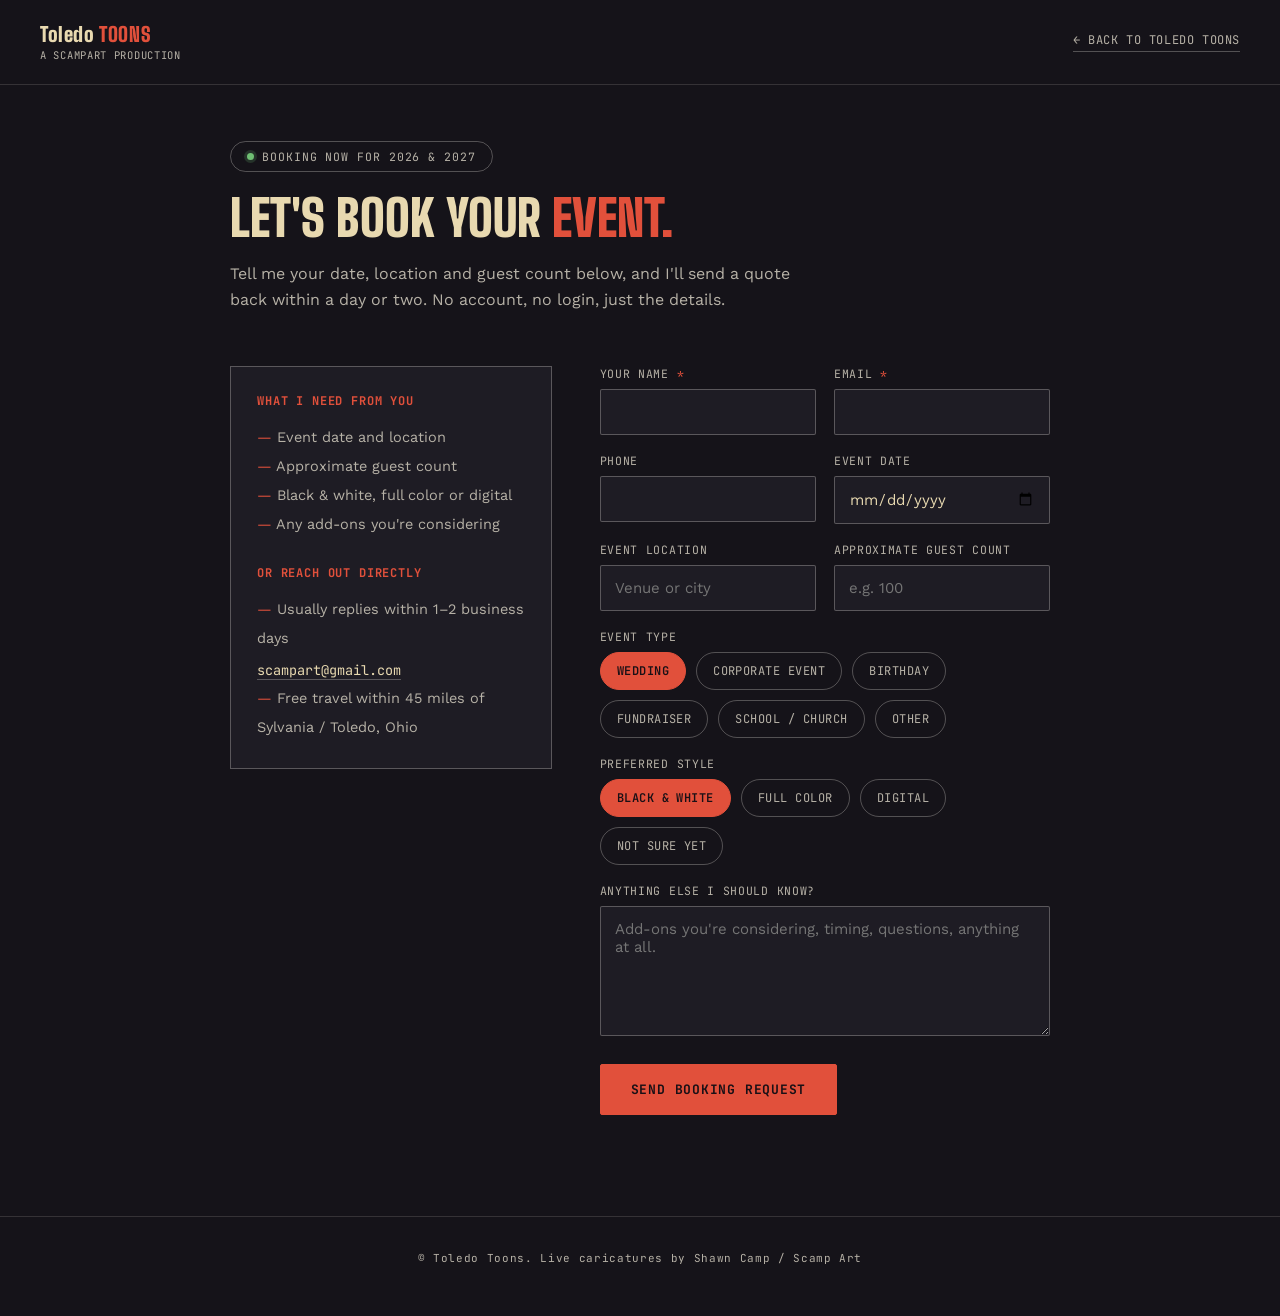
==== contact.html @ 595b9067 "update" ====
<!doctype html>
<html lang="en">
<head>
<meta charset="utf-8">
<meta name="viewport" content="width=device-width, initial-scale=1">
<title>Book Your Event | Toledo Toons</title>
<meta name="description" content="Book live caricatures for your wedding, corporate event, birthday or fundraiser. Tell me your date, guest count and style, and I'll send a quote back within a day or two.">
<link rel="canonical" href="https://toledotoons.com/contact.html">
<link rel="preconnect" href="https://fonts.googleapis.com">
<link rel="preconnect" href="https://fonts.gstatic.com" crossorigin>
<link href="https://fonts.googleapis.com/css2?family=Big+Shoulders+Display:wght@400;600;700;900&family=Work+Sans:ital,wght@0,400;0,500;0,600;0,700;1,400&family=JetBrains+Mono:wght@500;700&family=Caveat:wght@600;700&display=swap" rel="stylesheet">
<style>
  :root {
    --bg: #151319;
    --bg-raised: #1E1C24;
    --paper: #E8D9B0;
    --ink: #E8D9B0;
    --ink-soft: #B6B1A6;
    --red: #E1503B;
    --red-ink: #C43D2B;
    --line: rgba(244,241,233,0.14);
    --line-strong: rgba(244,241,233,0.28);
    --font-display: "Big Shoulders Display", "Arial Narrow", sans-serif;
    --font-body: "Work Sans", "Segoe UI", sans-serif;
    --font-mono: "JetBrains Mono", "Consolas", monospace;
    --font-hand: "Caveat", cursive;
  }
  * { box-sizing: border-box; }
  html, body { margin: 0; padding: 0; }
  body { background: var(--bg); color: var(--ink); font-family: var(--font-body); -webkit-font-smoothing: antialiased; }
  .wrap { max-width: 900px; margin: 0 auto; padding: 0 40px; }
  @media (max-width: 700px) { .wrap { padding: 0 20px; } }

  .topbar { display: flex; align-items: center; justify-content: space-between; padding: 22px 40px; border-bottom: 1px solid var(--line); }
  @media (max-width: 700px) { .topbar { padding: 16px 20px; } }
  .mark-group { display: flex; flex-direction: column; align-items: flex-start; gap: 2px; }
  .mark { font-family: var(--font-display); font-weight: 900; font-size: 20px; letter-spacing: 0.03em; text-decoration: none; color: var(--ink); }
  .mark span { color: var(--red); text-transform: uppercase; font-weight: 900; }
  .mark-sub { display: block; font-family: var(--font-mono); font-size: 10.5px; letter-spacing: 0.706px; text-transform: uppercase; color: var(--ink-soft); white-space: nowrap; }
  .back-link { font-family: var(--font-mono); font-size: 12px; letter-spacing: 0.05em; text-transform: uppercase; color: var(--ink-soft); text-decoration: none; border-bottom: 1px solid var(--line-strong); padding-bottom: 3px; }
  .back-link:hover { color: var(--red); border-color: var(--red); }

  .page-head { padding: 56px 0 8px; text-align: left; }
  .kicker { display: inline-flex; align-items: center; gap: 8px; font-family: var(--font-mono); font-size: 11.5px; letter-spacing: 0.08em; text-transform: uppercase; color: var(--ink-soft); border: 1px solid var(--line-strong); border-radius: 999px; padding: 7px 16px; margin-bottom: 22px; }
  .kicker .dot { width: 7px; height: 7px; border-radius: 50%; background: #6FBF73; box-shadow: 0 0 0 3px rgba(111,191,115,0.18); }
  .page-head h1 { font-family: var(--font-display); font-weight: 900; text-transform: uppercase; font-size: clamp(32px, 5vw, 50px); line-height: 0.98; margin: 0 0 18px; }
  .page-head h1 em { font-style: normal; color: var(--red); }
  .page-head p { max-width: 56ch; margin: 0; font-size: 16px; line-height: 1.65; color: var(--ink-soft); }

  .contact-layout { padding: 44px 0 90px; }
  .contact-grid { display: grid; grid-template-columns: 1fr 1.4fr; gap: 48px; align-items: start; }
  @media (max-width: 860px) { .contact-grid { grid-template-columns: 1fr; } }

  .side-card { border: 1px solid var(--line-strong); background: var(--bg-raised); padding: 26px 26px; }
  .side-card h3 { font-family: var(--font-mono); font-size: 12px; letter-spacing: 0.07em; text-transform: uppercase; color: var(--red); margin: 0 0 14px; }
  .side-card ul { list-style: none; margin: 0 0 26px; padding: 0; font-size: 14.5px; line-height: 2; color: var(--ink-soft); }
  .side-card ul:last-child { margin-bottom: 0; }
  .side-card li::before { content: "\2014  "; color: var(--red); }
  .side-card a { color: var(--ink); text-decoration: none; border-bottom: 1px solid var(--line-strong); }
  .side-card a:hover { color: var(--red); border-color: var(--red); }
  .side-card .direct-email { display: block; margin-top: 4px; font-family: var(--font-mono); font-size: 13.5px; }

  form.cform { display: grid; gap: 18px; }
  .cform .row2 { display: grid; grid-template-columns: 1fr 1fr; gap: 18px; }
  @media (max-width: 560px) { .cform .row2 { grid-template-columns: 1fr; } }
  .cform label { display: block; font-family: var(--font-mono); font-size: 11.5px; letter-spacing: 0.06em; text-transform: uppercase; color: var(--ink-soft); margin-bottom: 8px; }
  .cform label i { color: var(--red); font-style: normal; }
  .cform input[type="text"], .cform input[type="email"], .cform input[type="tel"], .cform input[type="date"], .cform input[type="number"], .cform textarea {
    width: 100%; background: var(--bg-raised); border: 1px solid var(--line-strong); border-radius: 2px; color: var(--ink);
    font-family: var(--font-body); font-size: 15px; padding: 13px 14px; outline: none; transition: border-color .15s ease;
  }
  .cform input:focus, .cform textarea:focus { border-color: var(--red); }
  .cform textarea { min-height: 130px; resize: vertical; }
  .cform .hp { position: absolute; left: -9999px; }

  .chip-group { display: flex; flex-wrap: wrap; gap: 10px; }
  .chip-group label { display: inline-flex; margin-bottom: 0; width: auto; }
  .chip-group input { position: absolute; opacity: 0; width: 0; height: 0; }
  .chip-group span { display: inline-flex; align-items: center; font-family: var(--font-mono); font-size: 12px; letter-spacing: 0.04em; text-transform: uppercase; padding: 10px 16px; border: 1px solid var(--line-strong); border-radius: 999px; color: var(--ink-soft); cursor: pointer; transition: border-color .15s ease, background .15s ease, color .15s ease; }
  .chip-group input:checked + span { background: var(--red); border-color: var(--red); color: #191016; font-weight: 600; }
  .chip-group span:hover { border-color: var(--ink); }

  .cform .csend { display: flex; align-items: center; gap: 18px; margin-top: 6px; }
  .cform button[type="submit"] { font-family: var(--font-mono); font-size: 13px; letter-spacing: 0.06em; text-transform: uppercase; padding: 16px 30px; background: var(--red); border: 1px solid var(--red); color: #191016; font-weight: 700; border-radius: 2px; cursor: pointer; transition: background .15s ease, transform .15s ease; }
  .cform button[type="submit"]:hover { background: var(--red-ink); border-color: var(--red-ink); transform: translateY(-2px); }
  .cform button[type="submit"]:disabled { opacity: 0.6; cursor: default; transform: none; }
  .cstatus { font-size: 13px; color: var(--ink-soft); margin: 0; }
  .cstatus.error { color: var(--red); }

  .cthanks { display: none; text-align: center; padding: 50px 10px; border: 1px solid var(--line-strong); background: var(--bg-raised); }
  .cthanks.show { display: block; }
  .cthanks h2 { font-family: var(--font-display); font-weight: 900; text-transform: uppercase; font-size: 30px; margin: 0 0 12px; }
  .cthanks h2 em { font-style: normal; color: var(--red); }
  .cthanks p { color: var(--ink-soft); max-width: 42ch; margin: 0 auto; }

  .copyright { text-align: center; font-family: var(--font-mono); font-size: 11px; letter-spacing: 0.06em; color: var(--ink-soft); padding: 34px 20px 40px; border-top: 1px solid var(--line); }
</style>
</head>
<body>

<div class="topbar">
  <div class="mark-group">
    <a class="mark" href="index.html">Toledo <span>Toons</span></a>
    <span class="mark-sub">A ScampArt Production</span>
  </div>
  <a class="back-link" href="index.html">&#8592; Back to Toledo Toons</a>
</div>

<section class="page-head">
  <div class="wrap">
    <span class="kicker"><span class="dot"></span>Booking Now for 2026 &amp; 2027</span>
    <h1>Let's Book Your <em>Event.</em></h1>
    <p>Tell me your date, location and guest count below, and I'll send a quote back within a day or two. No account, no login, just the details.</p>
  </div>
</section>

<section class="contact-layout">
  <div class="wrap contact-grid">
    <div class="side-card">
      <h3>What I Need From You</h3>
      <ul>
        <li>Event date and location</li>
        <li>Approximate guest count</li>
        <li>Black &amp; white, full color or digital</li>
        <li>Any add-ons you're considering</li>
      </ul>
      <h3>Or Reach Out Directly</h3>
      <ul>
        <li>Usually replies within 1&ndash;2 business days
          <span class="direct-email"><a href="mailto:scampart@gmail.com">scampart@gmail.com</a></span>
        </li>
        <li>Free travel within 45 miles of Sylvania / Toledo, Ohio</li>
      </ul>
    </div>

    <div>
      <form class="cform" method="POST" action="https://formspree.io/f/mqpabwyj" id="cForm">
        <p class="hp"><label>Leave this empty <input name="_gotcha" tabindex="-1" autocomplete="off"></label></p>
        <input type="hidden" name="_subject" value="Toledo Toons booking inquiry">
        <input type="hidden" name="source" value="toledotoons.com">
        <div class="row2">
          <div>
            <label for="cName">Your name <i>*</i></label>
            <input id="cName" name="name" type="text" required autocomplete="name">
          </div>
          <div>
            <label for="cEmail">Email <i>*</i></label>
            <input id="cEmail" name="email" type="email" required autocomplete="email">
          </div>
        </div>
        <div class="row2">
          <div>
            <label for="cPhone">Phone</label>
            <input id="cPhone" name="phone" type="tel" autocomplete="tel">
          </div>
          <div>
            <label for="cDate">Event date</label>
            <input id="cDate" name="event_date" type="date">
          </div>
        </div>
        <div class="row2">
          <div>
            <label for="cLocation">Event location</label>
            <input id="cLocation" name="location" type="text" placeholder="Venue or city">
          </div>
          <div>
            <label for="cGuests">Approximate guest count</label>
            <input id="cGuests" name="guest_count" type="number" min="1" placeholder="e.g. 100">
          </div>
        </div>
        <div>
          <label id="cEventTypeLbl">Event type</label>
          <div class="chip-group" role="radiogroup" aria-labelledby="cEventTypeLbl">
            <label><input type="radio" name="event_type" value="Wedding" checked><span>Wedding</span></label>
            <label><input type="radio" name="event_type" value="Corporate Event"><span>Corporate Event</span></label>
            <label><input type="radio" name="event_type" value="Birthday"><span>Birthday</span></label>
            <label><input type="radio" name="event_type" value="Fundraiser"><span>Fundraiser</span></label>
            <label><input type="radio" name="event_type" value="School / Church Event"><span>School / Church</span></label>
            <label><input type="radio" name="event_type" value="Other"><span>Other</span></label>
          </div>
        </div>
        <div>
          <label id="cStyleLbl">Preferred style</label>
          <div class="chip-group" role="radiogroup" aria-labelledby="cStyleLbl">
            <label><input type="radio" name="style" value="Black & White" checked><span>Black &amp; White</span></label>
            <label><input type="radio" name="style" value="Full Color"><span>Full Color</span></label>
            <label><input type="radio" name="style" value="Digital"><span>Digital</span></label>
            <label><input type="radio" name="style" value="Not sure yet"><span>Not Sure Yet</span></label>
          </div>
        </div>
        <div>
          <label for="cMsg">Anything else I should know?</label>
          <textarea id="cMsg" name="message" placeholder="Add-ons you're considering, timing, questions, anything at all."></textarea>
        </div>
        <div class="csend">
          <button type="submit" id="cSend">Send Booking Request</button>
          <p class="cstatus" id="cStatus" role="status"></p>
        </div>
      </form>

      <div class="cthanks" id="cThanks">
        <h2>Thank <em>You.</em></h2>
        <p>Your request is in. I'll follow up with availability and pricing within a day or two.</p>
      </div>
    </div>
  </div>
</section>

<p class="copyright">&copy; Toledo Toons. Live caricatures by Shawn Camp / Scamp Art</p>

<script>
(function () {
  "use strict";
  var form = document.getElementById("cForm");
  var status = document.getElementById("cStatus");
  var sendBtn = document.getElementById("cSend");
  var thanks = document.getElementById("cThanks");
  if (!form) return;
  form.addEventListener("submit", function (e) {
    e.preventDefault();
    status.textContent = "Sending...";
    status.classList.remove("error");
    sendBtn.disabled = true;
    fetch(form.action, {
      method: "POST",
      body: new FormData(form),
      headers: { "Accept": "application/json" }
    }).then(function (r) {
      if (!r.ok) throw new Error("bad");
      form.hidden = true;
      status.textContent = "";
      thanks.classList.add("show");
      thanks.scrollIntoView({ behavior: "smooth", block: "center" });
    }).catch(function () {
      status.textContent = "Something went wrong. Please email scampart@gmail.com directly.";
      status.classList.add("error");
      sendBtn.disabled = false;
    });
  });
})();
</script>

</body>
</html>
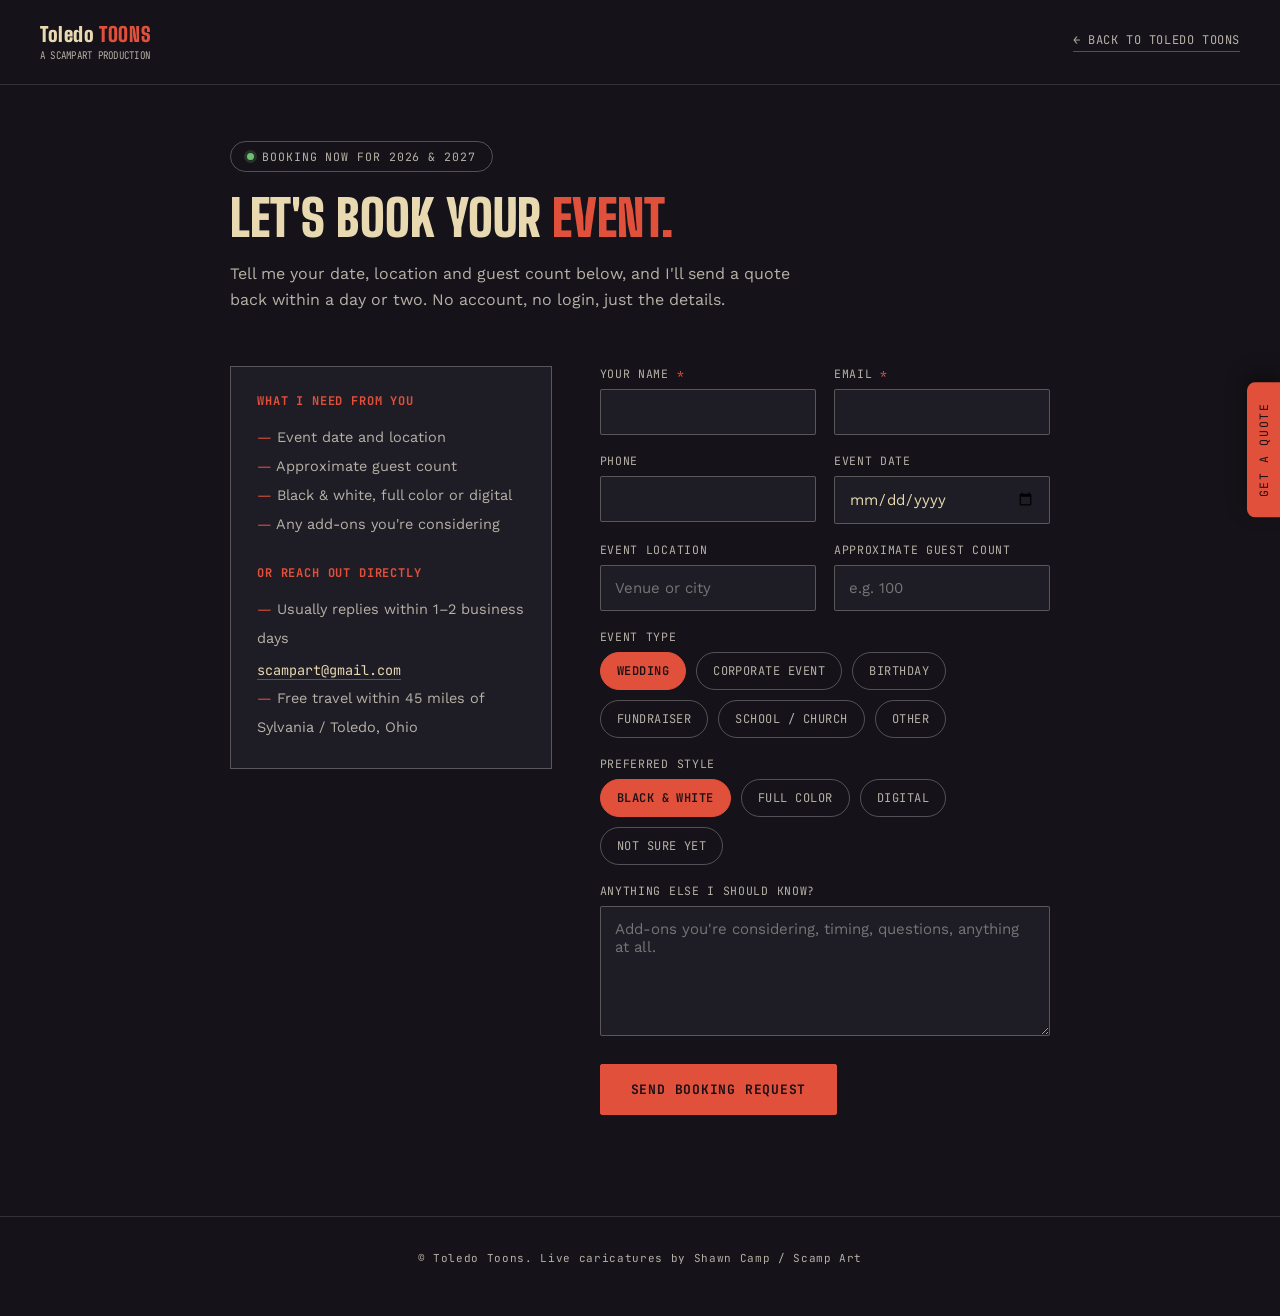
==== commit ea151ea6: "update" ====
--- a/contact.html
+++ b/contact.html
@@ -36,7 +36,7 @@
   .mark-group { display: flex; flex-direction: column; align-items: flex-start; gap: 2px; }
   .mark { font-family: var(--font-display); font-weight: 900; font-size: 20px; letter-spacing: 0.03em; text-decoration: none; color: var(--ink); }
   .mark span { color: var(--red); text-transform: uppercase; font-weight: 900; }
-  .mark-sub { display: block; font-family: var(--font-mono); font-size: 10.5px; letter-spacing: 0.706px; text-transform: uppercase; color: var(--ink-soft); white-space: nowrap; }
+  .mark-sub { display: inline-block; white-space: nowrap; transform-origin: left top; font-family: var(--font-mono); font-size: 10.5px; letter-spacing: normal; text-transform: uppercase; color: var(--ink-soft); }
   .back-link { font-family: var(--font-mono); font-size: 12px; letter-spacing: 0.05em; text-transform: uppercase; color: var(--ink-soft); text-decoration: none; border-bottom: 1px solid var(--line-strong); padding-bottom: 3px; }
   .back-link:hover { color: var(--red); border-color: var(--red); }
 
@@ -94,17 +94,49 @@
   .cthanks p { color: var(--ink-soft); max-width: 42ch; margin: 0 auto; }
 
   .copyright { text-align: center; font-family: var(--font-mono); font-size: 11px; letter-spacing: 0.06em; color: var(--ink-soft); padding: 34px 20px 40px; border-top: 1px solid var(--line); }
+
+  .contact-ribbon { position: fixed; right: 0; top: 50%; transform: translateY(-50%); z-index: 30; display: flex; flex-direction: row-reverse; align-items: stretch; }
+  .contact-ribbon .cr-tab { writing-mode: vertical-rl; transform: rotate(180deg); font-family: var(--font-mono); font-size: 11.5px; letter-spacing: 0.14em; text-transform: uppercase; background: var(--red); color: #191016; border: 0; padding: 20px 9px; cursor: pointer; white-space: nowrap; border-radius: 0 8px 8px 0; box-shadow: 0 8px 20px rgba(0,0,0,0.45); }
+  .contact-ribbon .cr-panel { max-width: 0; overflow: hidden; white-space: nowrap; background: var(--paper); color: #1a1620; display: flex; flex-direction: column; justify-content: center; gap: 10px; padding: 14px 0; transition: max-width .25s ease; border-radius: 8px 0 0 8px; }
+  .contact-ribbon.open .cr-panel { max-width: 320px; }
+  .contact-ribbon .cr-panel a { font-family: var(--font-mono); font-size: 12.5px; letter-spacing: 0.04em; padding: 0 20px; color: #1a1620; text-decoration: none; }
+  .contact-ribbon .cr-panel a:hover { color: var(--red-ink); }
+  @media (hover: hover) { .contact-ribbon:hover .cr-panel { max-width: 320px; } }
+  @media (max-width: 780px) { .contact-ribbon .cr-tab { padding: 14px 7px; font-size: 10.5px; } .contact-ribbon.open .cr-panel { max-width: 250px; } }
+  .to-top { position: absolute; right: 0; top: 100%; margin-top: 10px; width: 34px; height: 34px; padding: 0; display: flex; align-items: center; justify-content: center; cursor: pointer; background: var(--bg-raised); color: var(--red); border: 1px solid var(--red); border-right: 0; border-radius: 8px 0 0 8px; opacity: 0; visibility: hidden; transform: translateY(6px); transition: opacity .2s ease, transform .2s ease, visibility .2s, background .15s ease, color .15s ease; }
+  .to-top.show { opacity: 1; visibility: visible; transform: none; }
+  .to-top:hover, .to-top:focus-visible { background: var(--red); color: #191016; }
+  .to-top svg { width: 18px; height: 18px; fill: none; stroke: currentColor; stroke-width: 2; stroke-linecap: round; stroke-linejoin: round; }
 </style>
 </head>
 <body>
 
 <div class="topbar">
   <div class="mark-group">
-    <a class="mark" href="index.html">Toledo <span>Toons</span></a>
-    <span class="mark-sub">A ScampArt Production</span>
+    <a class="mark" id="markMain" href="index.html">Toledo <span>Toons</span></a>
+    <span class="mark-sub" id="markSub">A ScampArt Production</span>
   </div>
   <a class="back-link" href="index.html">&#8592; Back to Toledo Toons</a>
 </div>
+<script>
+(function(){
+  function matchWidth(){
+    var mark = document.getElementById('markMain');
+    var sub = document.getElementById('markSub');
+    if(!mark || !sub) return;
+    sub.style.transform = 'none';
+    var markWidth = mark.getBoundingClientRect().width;
+    var subWidth = sub.getBoundingClientRect().width;
+    if(subWidth > 0 && markWidth > 0){
+      sub.style.transform = 'scaleX(' + (markWidth / subWidth) + ')';
+    }
+  }
+  matchWidth();
+  if (document.fonts && document.fonts.ready) { document.fonts.ready.then(matchWidth); }
+  window.addEventListener('load', matchWidth);
+  window.addEventListener('resize', matchWidth);
+})();
+</script>
 
 <section class="page-head">
   <div class="wrap">
@@ -240,5 +272,38 @@
 })();
 </script>
 
+<div class="contact-ribbon" id="contactRibbon">
+  <button type="button" class="cr-tab" id="crTab" aria-expanded="false" aria-controls="crPanel">Get A Quote</button>
+  <div class="cr-panel" id="crPanel">
+    <a href="mailto:scampart@gmail.com">scampart@gmail.com</a>
+    <a href="#cForm">Fill Out The Form &#8594;</a>
+  </div>
+  <button type="button" class="to-top" id="toTop" aria-label="Back to top" title="Back to top"><svg viewBox="0 0 24 24" aria-hidden="true" focusable="false"><path d="M12 19V5M5.5 11.5L12 5l6.5 6.5"/></svg></button>
+</div>
+
+<script>
+(function () {
+  var r = document.getElementById("contactRibbon"), t = document.getElementById("crTab");
+  if (!r || !t) return;
+  t.addEventListener("click", function (e) {
+    e.stopPropagation();
+    var o = r.classList.toggle("open");
+    t.setAttribute("aria-expanded", String(o));
+  });
+  document.addEventListener("click", function (e) {
+    if (!r.contains(e.target)) { r.classList.remove("open"); t.setAttribute("aria-expanded", "false"); }
+  });
+})();
+(function () {
+  var btn = document.getElementById("toTop"); if (!btn) return;
+  function update() { btn.classList.toggle("show", (window.pageYOffset || document.documentElement.scrollTop) > 500); }
+  window.addEventListener("scroll", update, { passive: true }); update();
+  btn.addEventListener("click", function () {
+    var still = window.matchMedia && window.matchMedia("(prefers-reduced-motion: reduce)").matches;
+    window.scrollTo({ top: 0, behavior: still ? "auto" : "smooth" });
+  });
+})();
+</script>
+
 </body>
 </html>
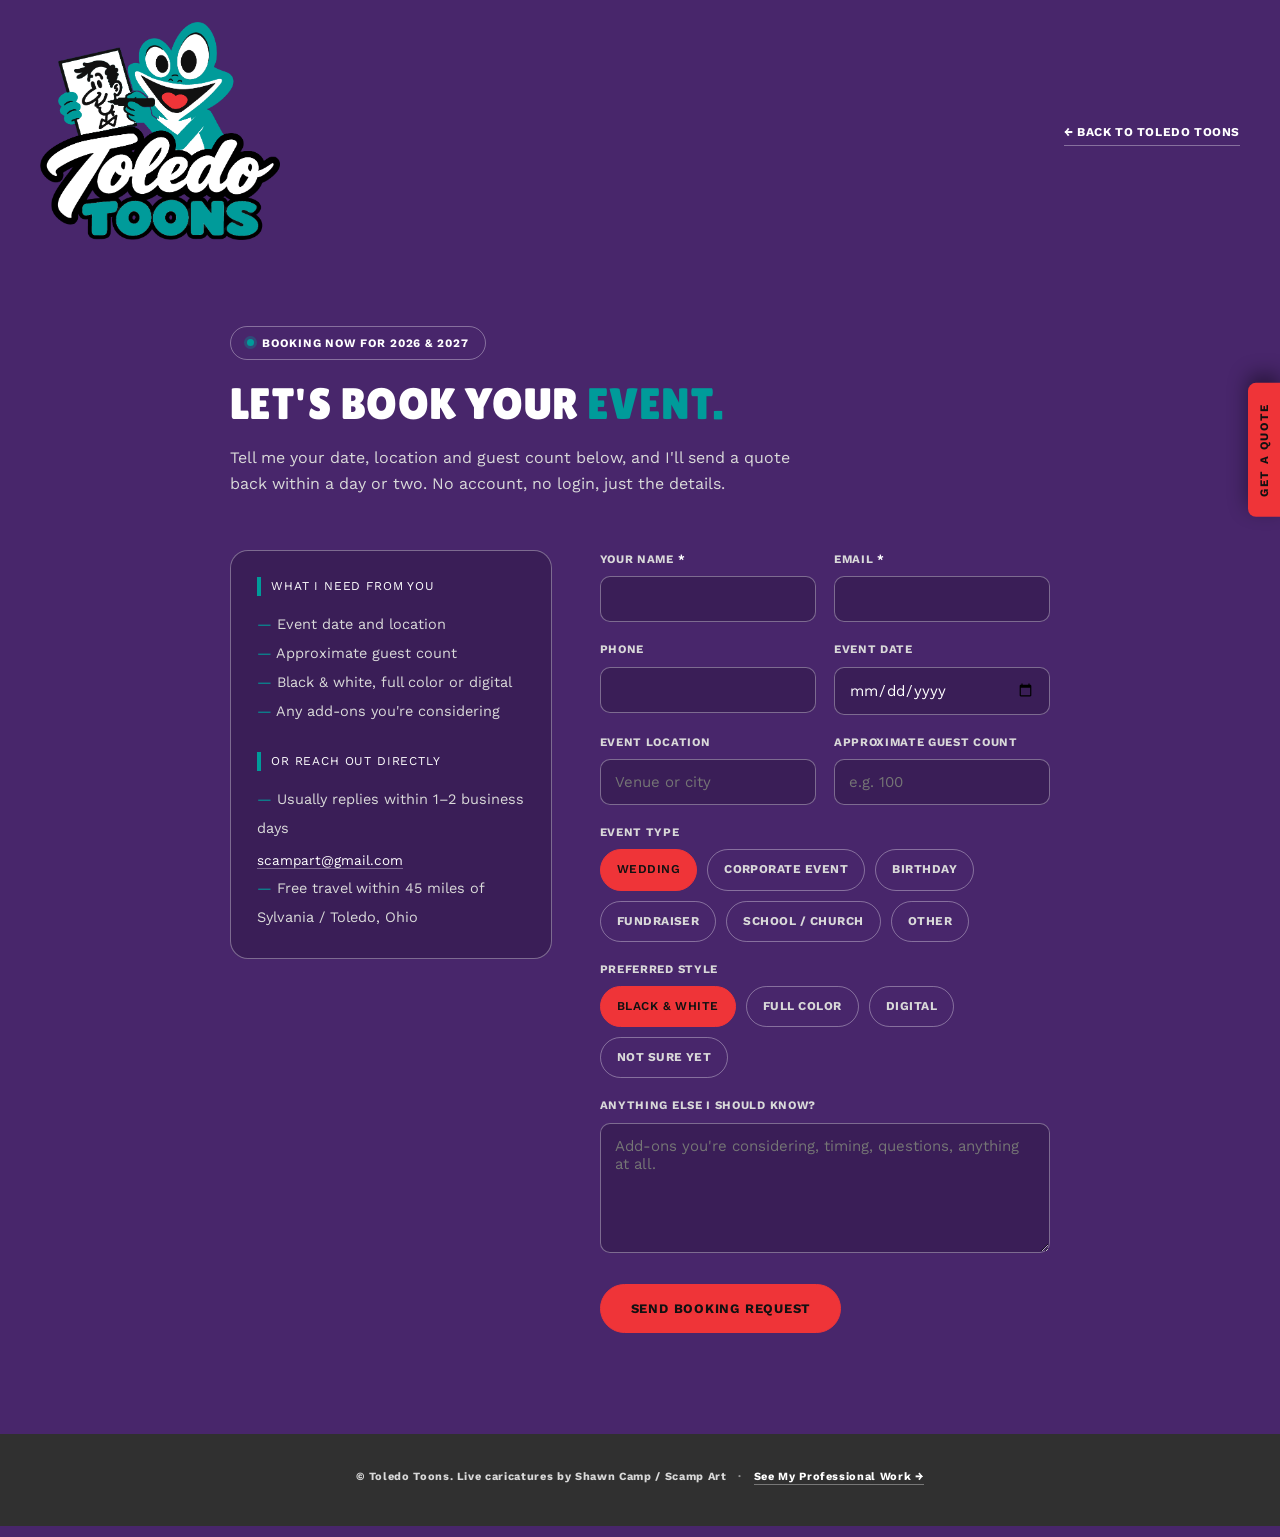
==== commit 71460ed0: "Frog theme: new logo, night-purple palette, starburst art, light order page, favicon Same layout and" ====
--- a/contact.html
+++ b/contact.html
@@ -3,12 +3,12 @@
 <head>
 <meta charset="utf-8">
 <meta name="viewport" content="width=device-width, initial-scale=1">
-<title>Book Your Event | Toledo Toons</title>
+<title>Toledo Toons</title>
 <meta name="description" content="Book live caricatures for your wedding, corporate event, birthday or fundraiser. Tell me your date, guest count and style, and I'll send a quote back within a day or two.">
 <link rel="canonical" href="https://toledotoons.com/contact.html">
 <link rel="preconnect" href="https://fonts.googleapis.com">
 <link rel="preconnect" href="https://fonts.gstatic.com" crossorigin>
-<link href="https://fonts.googleapis.com/css2?family=Big+Shoulders+Display:wght@400;600;700;900&family=Work+Sans:ital,wght@0,400;0,500;0,600;0,700;1,400&family=JetBrains+Mono:wght@500;700&family=Caveat:wght@600;700&display=swap" rel="stylesheet">
+<link href="https://fonts.googleapis.com/css2?family=Lilita+One&family=Work+Sans:ital,wght@0,400;0,500;0,600;0,700;1,400&display=swap" rel="stylesheet">
 <style>
   :root {
     --bg: #151319;
@@ -16,7 +16,7 @@
     --paper: #E8D9B0;
     --ink: #E8D9B0;
     --ink-soft: #B6B1A6;
-    --red: #E1503B;
+    --red: #EF3438;
     --red-ink: #C43D2B;
     --line: rgba(244,241,233,0.14);
     --line-strong: rgba(244,241,233,0.28);
@@ -108,13 +108,17 @@
   .to-top:hover, .to-top:focus-visible { background: var(--red); color: #191016; }
   .to-top svg { width: 18px; height: 18px; fill: none; stroke: currentColor; stroke-width: 2; stroke-linecap: round; stroke-linejoin: round; }
 </style>
+<link rel="stylesheet" href="skin.css">
+<link rel="icon" href="favicon.ico" sizes="any">
+<link rel="icon" href="images/brand/favicon-frog-48.png" sizes="48x48" type="image/png">
+<link rel="icon" href="images/brand/favicon-frog.png" sizes="256x256" type="image/png">
+<link rel="apple-touch-icon" href="images/brand/apple-touch-icon.png">
 </head>
 <body>
 
 <div class="topbar">
   <div class="mark-group">
-    <a class="mark" id="markMain" href="index.html">Toledo <span>Toons</span></a>
-    <span class="mark-sub" id="markSub">A ScampArt Production</span>
+    <a href="index.html"><img class="mark-logo" id="markMain" src="images/brand/toledo-toons-logo.png" width="747" height="679" alt="Toledo Toons"></a>
   </div>
   <a class="back-link" href="index.html">&#8592; Back to Toledo Toons</a>
 </div>
@@ -238,7 +242,7 @@
   </div>
 </section>
 
-<p class="copyright">&copy; Toledo Toons. Live caricatures by Shawn Camp / Scamp Art</p>
+<p class="copyright">&copy; Toledo Toons. Live caricatures by Shawn Camp / Scamp Art <span class="sep">&middot;</span> <a href="https://scampart.com/">See My Professional Work &#8594;</a></p>
 
 <script>
 (function () {
@@ -277,6 +281,7 @@
   <div class="cr-panel" id="crPanel">
     <a href="mailto:scampart@gmail.com">scampart@gmail.com</a>
     <a href="#cForm">Fill Out The Form &#8594;</a>
+    <a href="order.html">Order Online &#8594;</a>
   </div>
   <button type="button" class="to-top" id="toTop" aria-label="Back to top" title="Back to top"><svg viewBox="0 0 24 24" aria-hidden="true" focusable="false"><path d="M12 19V5M5.5 11.5L12 5l6.5 6.5"/></svg></button>
 </div>
--- a/skin.css
+++ b/skin.css
@@ -0,0 +1,245 @@
+/* Toledo Toons frog skin
+   Loaded AFTER each page's inline <style>, so it only changes looks: colors, type, surfaces, header.
+   Layout, structure and copy are untouched. Palette and rules from Toledo_Toons_Brand_Guide.html
+   (images/brand/). To revert the whole look, remove the <link rel="stylesheet" href="skin.css"> line. */
+
+:root {
+  /* brand palette */
+  --black: #111111;
+  --teal: #009B9A;
+  --red: #EF3438;
+  --white: #FFFFFF;
+  --purple: #48266B;       /* night purple: site backgrounds */
+  --charcoal: #303030;
+  --city: #777777;
+  --light: #D9D9D9;
+  /* working tints for this site (dark surface under cards, hover) */
+  --purple-deep: #3A1E57;
+  --red-dk: #C9262A;
+  --teal-dk: #007A79;
+
+  /* the variables the existing pages already use */
+  --bg: var(--purple);
+  --bg-raised: var(--purple-deep);
+  --paper: var(--white);
+  --ink: var(--white);
+  --ink-soft: var(--light);
+  --red-ink: var(--red-dk);
+  --line: rgba(255, 255, 255, 0.16);
+  --line-strong: rgba(255, 255, 255, 0.34);
+  --font-display: "Lilita One", "Arial Rounded MT Bold", "Arial Black", sans-serif;
+  --font-body: "Work Sans", "Segoe UI", sans-serif;
+  --font-mono: "Work Sans", "Segoe UI", sans-serif;
+  --font-hand: "Work Sans", "Segoe UI", sans-serif;
+}
+
+html { scroll-behavior: smooth; }
+body { line-height: 1.6; }
+:focus-visible { outline: 3px solid var(--white); outline-offset: 3px; }
+
+/* ---------- type ---------- */
+/* headings: Lilita One is upright, chunky and rounded like the TOONS lettering in the logo (swap --font-display to change it) */
+h1, h2, h3, .price, .num, .pt-value, .mark { font-weight: 400 !important; letter-spacing: 0.01em; }
+.hero-tagline h1 { font-size: clamp(28px, 4.8vw, 52px); line-height: 1.02; }
+.portal-question { font-size: clamp(15px, 2.2vw, 22px); letter-spacing: 0.03em; color: var(--red); }
+.hero h1 { font-size: clamp(30px, 4.6vw, 50px); line-height: 1.02; }
+.page-head h1 { font-size: clamp(28px, 4.4vw, 44px); line-height: 1.02; }
+.section h2, .cta h2 { font-size: clamp(26px, 3.4vw, 38px); line-height: 1.04; }
+.pc-content h2 { font-size: clamp(26px, 3.4vw, 36px); line-height: 1.04; }
+.rate-card h3 { font-size: 22px; }
+.rate-card .price { font-size: 38px; }
+.fact .num { font-size: 28px; }
+.step h3 { font-size: 20px; }
+.price-total .pt-value { font-size: 34px; }
+.cthanks h2 { font-size: 26px; }
+.mark { font-size: 22px; }
+
+/* small uppercase labels: bold sans in place of mono */
+.kicker, .section-num, .step-num, .pc-kicker, .rate-card .tag, .fact .lbl, .policy h3, .btn, .pc-cta,
+.filter-chip, .back-link, .pro-work-link, .mark-sub, .copyright, .portal-foot, .price-card h3,
+.side-card h3, .cform label, .cform label.flabel, .body-desc label, .option-card .oc-title,
+.price-total .pt-label, .upload-drop .ud-main, .chip-group span, .cr-tab, .cr-panel a, .badge, .file-clear {
+  font-weight: 700;
+}
+.section-num, .step-num, .pc-kicker, .rate-card .tag, .policy h3, .price-card h3, .side-card h3 {
+  color: var(--white);
+  border-left: 4px solid var(--teal);
+  padding-left: 10px;
+}
+.pc-kicker { display: inline-block; }
+
+/* accent words in headings: frog teal */
+.hero h1 em, .hero h1 .accent, .hero-tagline h1 .accent, .section h2 em, .cta h2 em,
+.pc-content h2 .accent, .page-head h1 em, .page-head h1 .accent, .cthanks h2 em { color: var(--teal); }
+.rate-card .price, .fact .num, .price-total .pt-value { color: var(--teal); }
+.faq-item h3 { color: var(--white); }
+
+/* ---------- buttons: red = action ---------- */
+.btn, .pc-cta, .cform button[type="submit"] { border-radius: 999px; }
+.btn-solid, .pc-cta, .cform button[type="submit"] {
+  background: var(--red); border-color: var(--red); color: var(--black); box-shadow: none;
+}
+.btn-solid:hover, .portal-card:hover .pc-cta, .cform button[type="submit"]:hover {
+  background: var(--red-dk); border-color: var(--red-dk); color: var(--white); box-shadow: none;
+}
+.btn:active, .cform button[type="submit"]:active { transform: scale(0.97); }
+.btn-outline { border-color: var(--white); color: var(--white); }
+.btn-outline:hover { background: var(--white); color: var(--purple); border-color: var(--white); }
+.filter-chip { border-color: var(--line-strong); color: var(--light); }
+.filter-chip:hover { border-color: var(--white); color: var(--white); }
+.filter-chip.active, .chip-group input:checked + span { background: var(--red); border-color: var(--red); color: var(--black); }
+.stepper button:hover { background: var(--red); color: var(--black); }
+.contact-ribbon .cr-tab { background: var(--red); color: var(--black); }
+.to-top { color: var(--white); border-color: var(--white); background: var(--purple-deep); }
+.to-top:hover, .to-top:focus-visible { background: var(--red); color: var(--black); border-color: var(--red); }
+.contact-ribbon .cr-panel { background: var(--white); color: var(--black); }
+.contact-ribbon .cr-panel a { color: var(--black); }
+.contact-ribbon .cr-panel a:hover { color: var(--red-dk); }
+.preview-flag { background: var(--red); color: var(--black); }
+.back-link:hover, .pro-work-link:hover { color: var(--white); border-color: var(--white); }
+.back-link, .pro-work-link { color: var(--white); border-bottom-color: var(--line-strong); }
+
+/* ---------- header: same layout as the live site; the new logo is built for the purple, no panel needed ---------- */
+.top-band, .topbar { background: var(--purple); border-bottom: 0; }
+.mark-logo {
+  width: 240px; height: auto; max-width: 100%;   /* brand minimum is 240px wide */
+  background: none; padding: 0; border-radius: 0;
+}
+.mark-sub { color: var(--white); }
+
+/* ---------- surfaces ---------- */
+.portal-card, .pc-content { background: var(--purple-deep); }
+.portal-grid { background: var(--line); }
+.pc-illustration { filter: none; }
+.rate-card, .price-card, .side-card, .cthanks { border-radius: 18px; border-color: var(--line-strong); background: var(--purple-deep); }
+.rate-card.featured { border-color: var(--red); border-width: 2px; }
+.work-item { border-radius: 14px; background: var(--purple-deep); }
+.work-item .badge { background: rgba(48, 48, 48, 0.88); }
+.option-card span { border-radius: 14px; }
+.option-card input:checked + span { border-color: var(--red); background: rgba(239, 52, 56, 0.14); }
+.option-card input:checked + span .oc-title, .option-card input:checked + span .oc-icon { color: var(--white); }
+.upload-drop { border-radius: 14px; }
+.upload-drop.dragover { border-color: var(--red); background: rgba(239, 52, 56, 0.12); }
+.cform input[type="text"], .cform input[type="email"], .cform input[type="tel"], .cform input[type="date"],
+.cform input[type="number"], .cform input[type="file"], .cform textarea, .body-desc textarea { border-radius: 10px; background: var(--purple-deep); }
+.cform input:focus, .cform textarea:focus, .body-desc textarea:focus { border-color: var(--white); }
+.stepper { border-radius: 10px; }
+.kicker { border-color: var(--line-strong); color: var(--white); }
+.kicker .dot { background: var(--teal); box-shadow: 0 0 0 3px rgba(0, 155, 154, 0.3); }
+.rate-card li::before, .showcase-copy li::before, .side-card li::before { color: var(--teal); }
+.lightbox { background: rgba(26, 11, 42, 0.94); }
+.lightbox-close { background: var(--purple-deep); }
+.lightbox img { border-radius: 10px; }
+.cstatus.error, .people-note.warn { color: var(--white); }
+.cstatus.error::before, .people-note.warn::before { content: "! "; color: var(--red); font-weight: 700; }
+.cform label i, .body-desc label i { color: var(--white); }
+.faq-item { border-color: var(--line); }
+
+/* ---------- pricing: the one light panel (white, per palette) ---------- */
+#pricing.section { background: var(--white); color: var(--black); border-top: 0; }
+#pricing .section-num { color: var(--black); }
+#pricing .lede { color: var(--charcoal); }
+#pricing .rate-card { background: var(--white); border-color: var(--light); }
+#pricing .rate-card.featured { border-color: var(--red); }
+#pricing .rate-card h3 { color: var(--black); }
+#pricing .rate-card .tag { color: var(--black); }
+#pricing .rate-card ul { color: var(--charcoal); }
+#pricing .rate-card .price span { color: var(--charcoal); }
+#pricing .fact { border-top-color: var(--black); }
+#pricing .fact .lbl { color: var(--charcoal); }
+#pricing .section h2 em, #pricing h2 em { color: var(--teal-dk); }
+#pricing .fact .num, #pricing .rate-card .price { color: var(--teal-dk); }
+
+/* flat skyline between sections for a little scenery without changing layout */
+.cta { border-top: 0; background: var(--purple-deep); }
+.copyright { background: var(--charcoal); color: var(--light); border-top: 0; }
+
+@media (prefers-reduced-motion: reduce) { html { scroll-behavior: auto; } }
+
+/* burst behind the artwork: flat, comic-style */
+.art-blob { filter: none; }
+.hero-art img { filter: none !important; }
+.pc-illustration { filter: none; }
+
+
+/* burst sized by the available height so it can't be cut off by the text block below */
+.portal-card .pc-illustration-wrap { overflow: visible; }
+.portal-card .art-blob { width: auto; height: 94%; max-width: none; aspect-ratio: 1; top: 50%; }
+
+/* home page banner: shorter */
+.top-band { padding: 16px 34px 0; }
+.top-band .mark-logo { width: clamp(140px, 11.5vw, 170px); }
+.top-band .hero-tagline { padding: 4px 20px 18px; }
+
+/* ---------- footer: professional-work link ---------- */
+.copyright a, .portal-foot a { color: var(--white); text-decoration: none; border-bottom: 1px solid var(--line-strong); padding-bottom: 1px; font-weight: 700; }
+.copyright a:hover, .portal-foot a:hover { border-color: var(--white); }
+.copyright .sep, .portal-foot .sep { margin: 0 8px; opacity: .6; }
+
+/* ---------- order page: purple banner, white page ---------- */
+body.light-page {
+  --bg: #FFFFFF;
+  --bg-raised: #F4F4F4;
+  --ink: #111111;
+  --ink-soft: #303030;
+  --line: rgba(17, 17, 17, 0.12);
+  --line-strong: rgba(17, 17, 17, 0.32);
+  background: #FFFFFF; color: #111111;
+}
+body.light-page :focus-visible { outline-color: var(--teal-dk); }
+body.light-page .topbar { background: var(--purple); }
+body.light-page .kicker { color: var(--black); border-color: var(--line-strong); }
+body.light-page .kicker .dot { background: var(--teal-dk); box-shadow: 0 0 0 3px rgba(0, 122, 121, 0.2); }
+body.light-page .page-head h1 em, body.light-page .page-head h1 .accent { color: var(--teal-dk); }
+body.light-page .step-num, body.light-page .price-card h3 { color: var(--black); }
+body.light-page .price-card, body.light-page .cthanks { background: var(--bg-raised); border-color: var(--light); }
+body.light-page .rate-card.featured { border-color: var(--red); }
+body.light-page .price-total .pt-value, body.light-page .cthanks h2 em { color: var(--teal-dk); }
+body.light-page .price-line span:last-child { color: var(--black); }
+body.light-page .option-card span { border-color: var(--light); background: #FFFFFF; }
+body.light-page .option-card span:hover { border-color: var(--city); }
+body.light-page .option-card .oc-title { color: var(--black); }
+body.light-page .option-card input:checked + span { border-color: var(--red); background: rgba(239, 52, 56, 0.07); }
+body.light-page .option-card input:checked + span .oc-title { color: var(--black); }
+body.light-page .option-card input:checked + span .oc-icon { color: var(--red-dk); }
+body.light-page .oc-icon { color: var(--city); }
+body.light-page .stepper { border-color: var(--light); }
+body.light-page .stepper button { background: var(--bg-raised); color: var(--black); }
+body.light-page .stepper button:hover { background: var(--red); color: var(--black); }
+body.light-page .stepper input { background: #FFFFFF; color: var(--black); border-color: var(--light); }
+body.light-page .cform input[type="text"], body.light-page .cform input[type="email"], body.light-page .cform input[type="tel"],
+body.light-page .cform input[type="file"], body.light-page .body-desc textarea { background: #FFFFFF; color: var(--black); border-color: var(--city); }
+body.light-page .cform input:focus, body.light-page .body-desc textarea:focus { border-color: var(--teal-dk); outline: 2px solid var(--teal-dk); outline-offset: 1px; }
+body.light-page .cform label i, body.light-page .body-desc label i { color: var(--red-dk); }
+body.light-page .upload-drop { border-color: var(--city); background: #FFFFFF; }
+body.light-page .upload-drop.dragover { border-color: var(--red); background: rgba(239, 52, 56, 0.07); }
+body.light-page .upload-drop .ud-main .ud-link, body.light-page .file-clear { color: var(--red-dk); }
+body.light-page .file-list li { background: var(--bg-raised); border-color: var(--light); }
+body.light-page .people-note.warn, body.light-page .cstatus.error { color: var(--red-dk); }
+body.light-page .cstatus.error::before, body.light-page .people-note.warn::before { color: var(--red-dk); }
+body.light-page .to-top { background: #FFFFFF; color: var(--black); border-color: var(--black); }
+body.light-page .to-top:hover, body.light-page .to-top:focus-visible { background: var(--red); color: var(--black); border-color: var(--red); }
+
+/* option cards: the old rules boxed every line inside the card as well as the card itself */
+.option-card span span, body.light-page .option-card span span { border: 0; padding: 0; border-radius: 0; background: none; }
+
+/* ---------- button that jumps between the two services ---------- */
+.switch-btn {
+  position: absolute; right: 40px; top: 50%; transform: translateY(-50%);
+  display: inline-flex; align-items: center; gap: 8px; text-decoration: none;
+  font-family: var(--font-body); font-weight: 700; font-size: 13px; letter-spacing: .05em; text-transform: uppercase;
+  background: var(--white); color: var(--purple); padding: 13px 22px; border-radius: 999px;
+  transition: background .2s ease, color .2s ease, transform .2s ease;
+}
+.switch-btn:hover { background: var(--red); color: var(--black); }
+.switch-btn:active { transform: translateY(-50%) scale(.97); }
+@media (max-width: 700px) { .switch-btn { position: static; transform: none; } .switch-btn:active { transform: scale(.97); } }
+
+/* ---------- order page: frog teal for the actions ---------- */
+body.light-page .cform button[type="submit"] { background: var(--teal-dk); border-color: var(--teal-dk); color: var(--white); }
+body.light-page .cform button[type="submit"]:hover { background: #005a59; border-color: #005a59; color: var(--white); }
+body.light-page .option-card input:checked + span { border-color: var(--teal-dk); background: rgba(0, 122, 121, 0.08); }
+body.light-page .option-card input:checked + span .oc-icon { color: var(--teal-dk); }
+body.light-page .stepper button:hover { background: var(--teal-dk); color: var(--white); }
+body.light-page .upload-drop.dragover { border-color: var(--teal-dk); background: rgba(0, 122, 121, 0.08); }
+body.light-page .upload-drop .ud-main .ud-link, body.light-page .file-clear { color: var(--teal-dk); }
